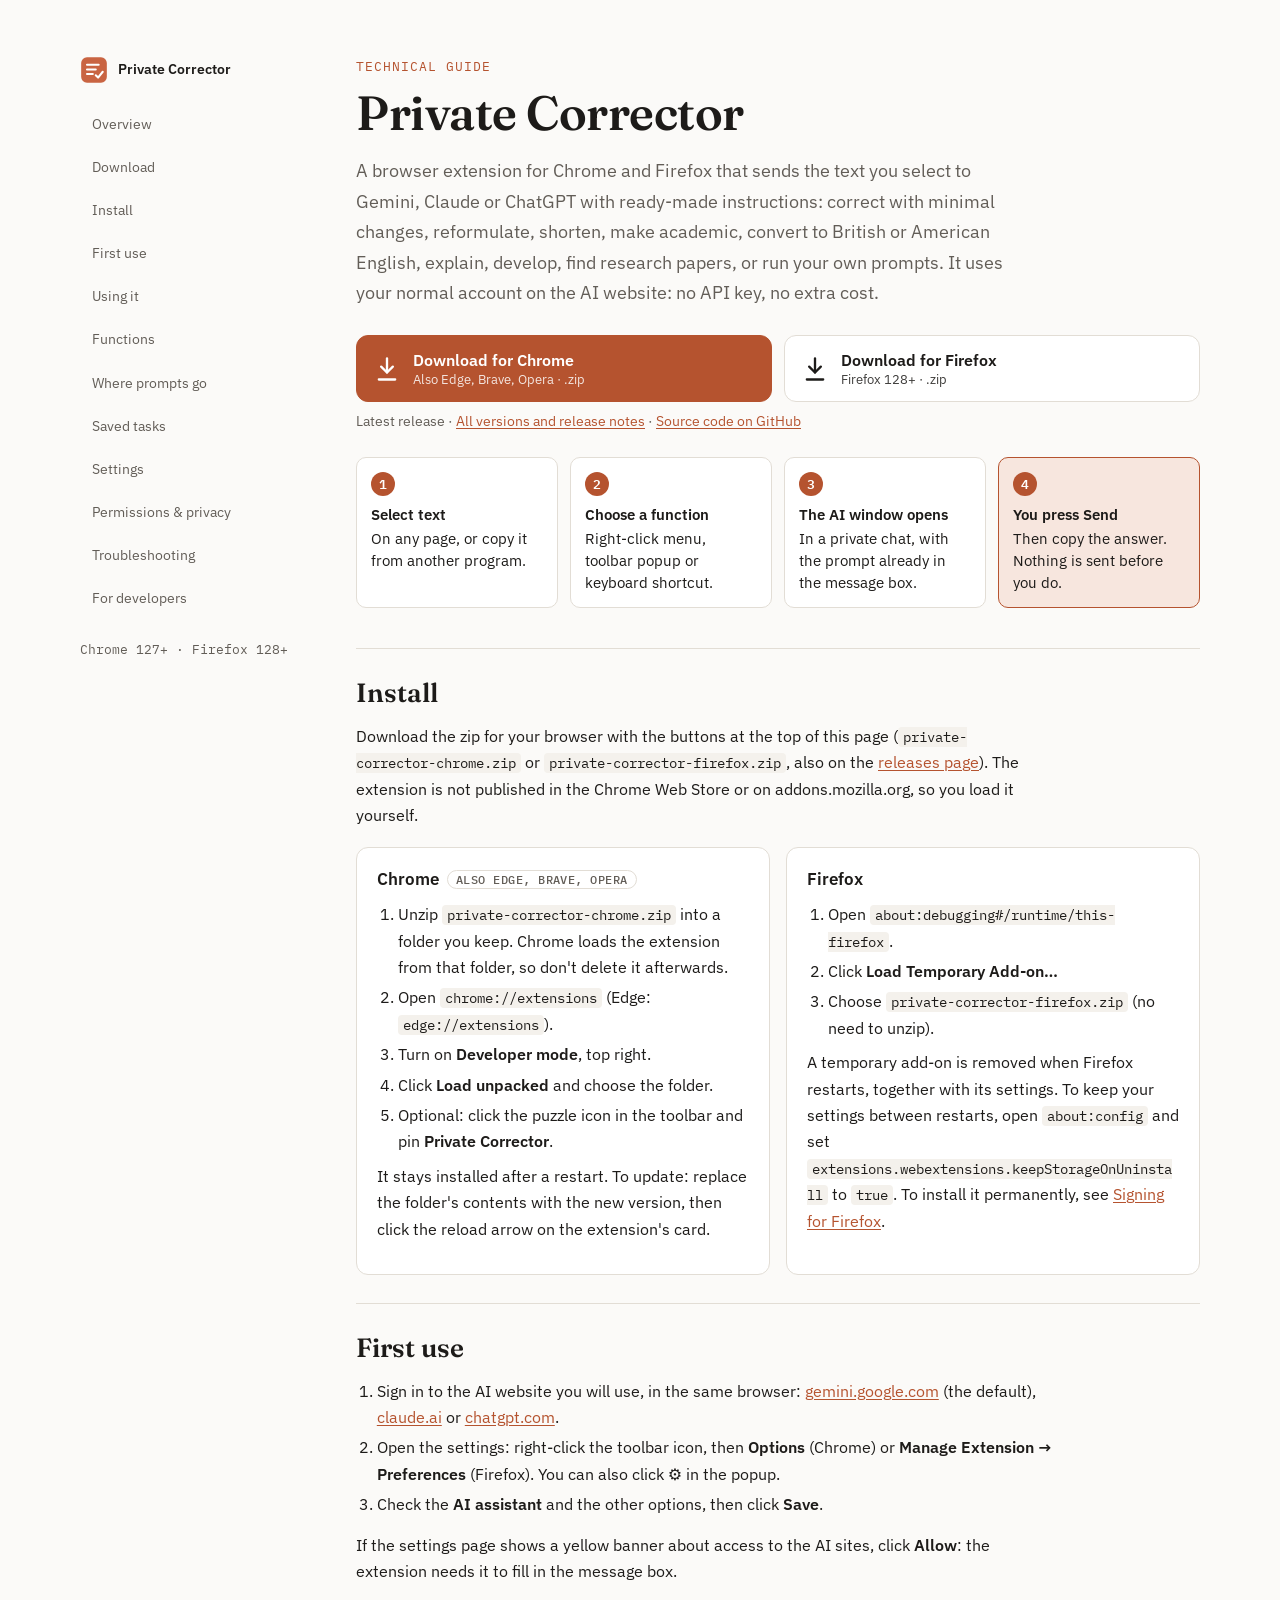
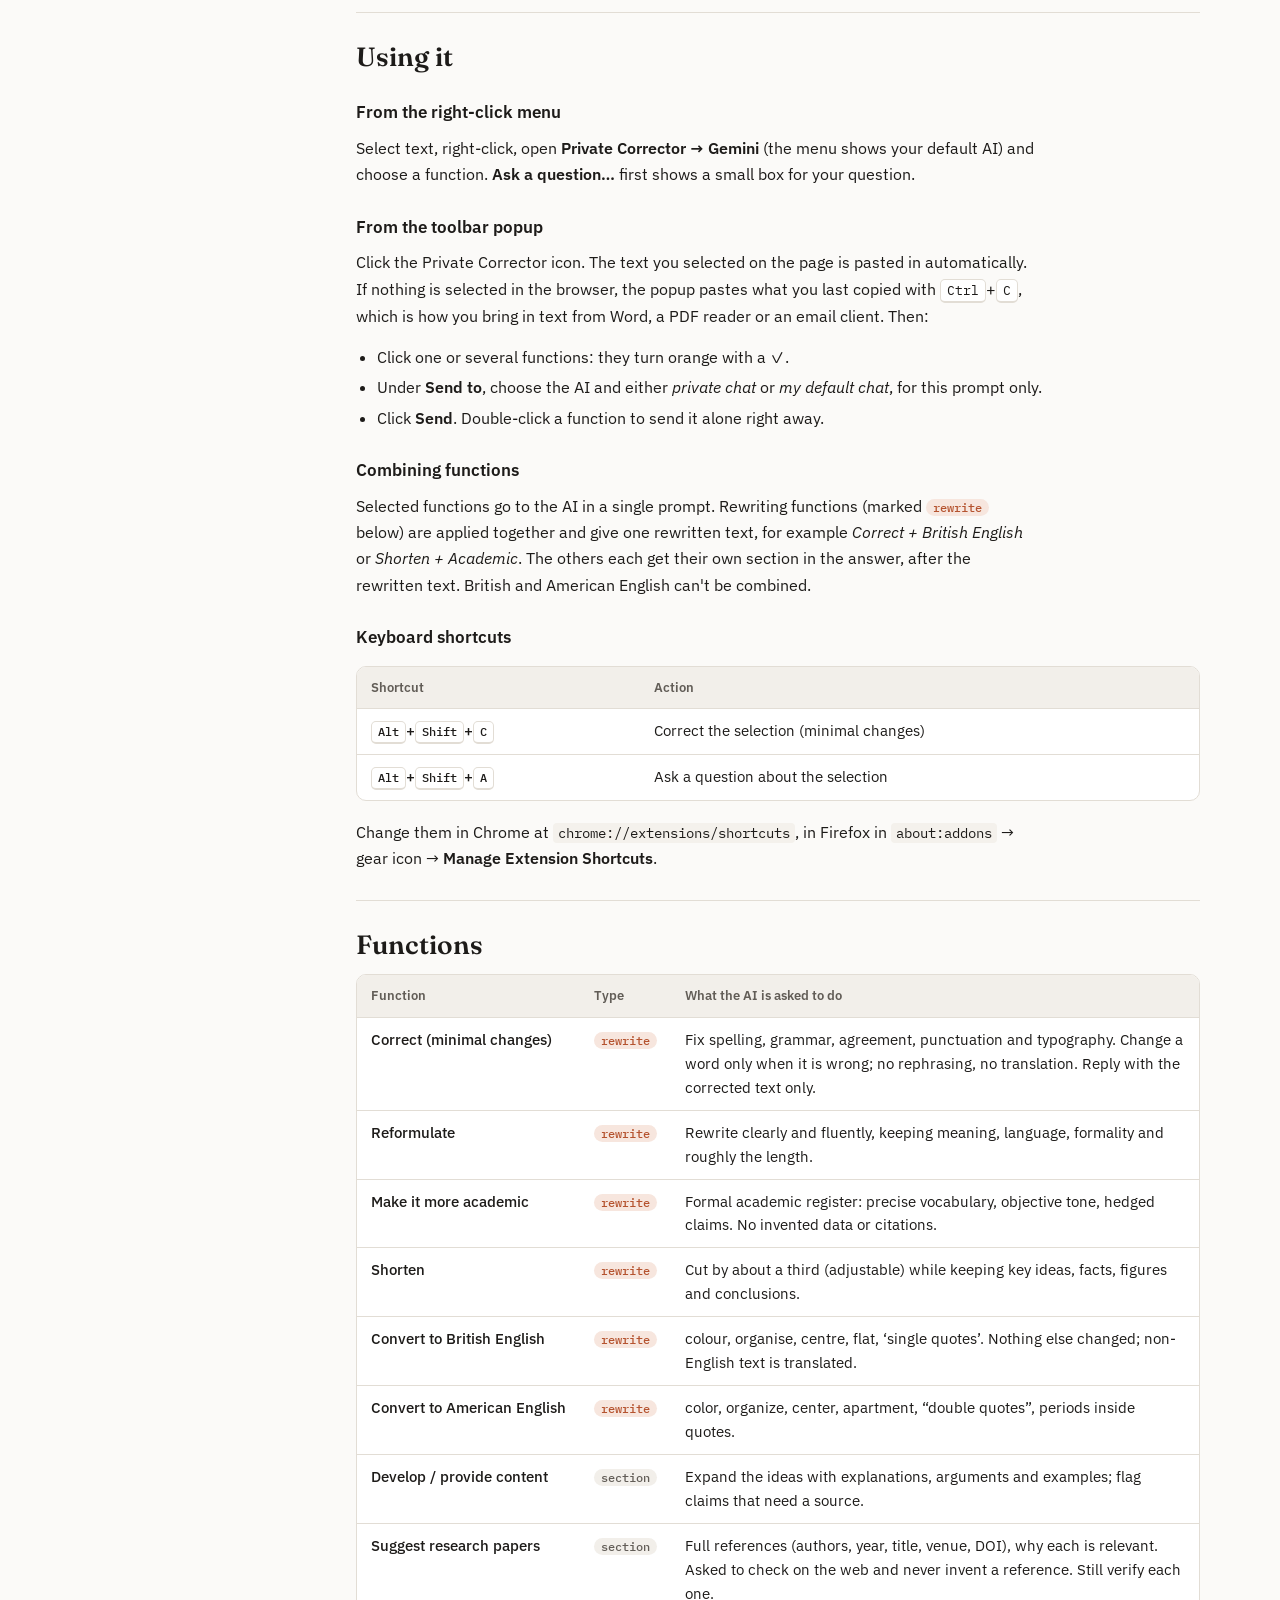
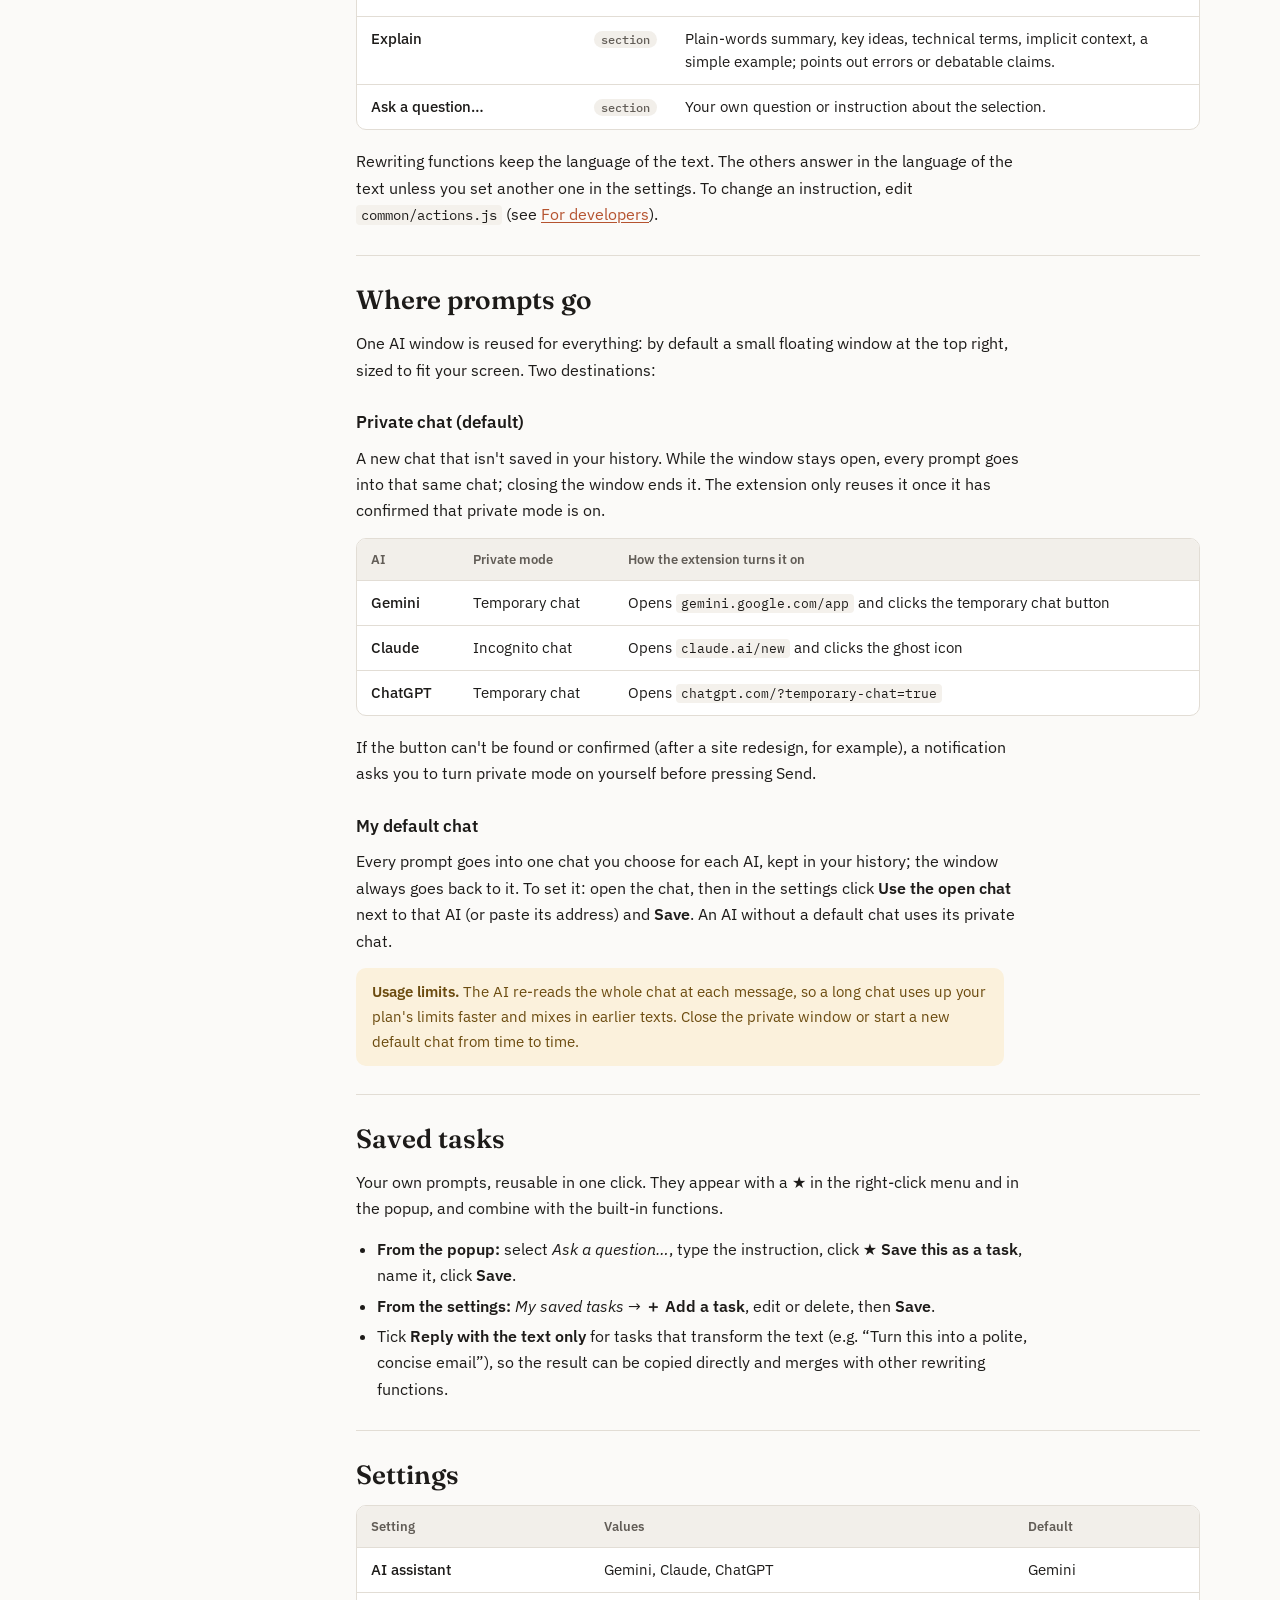
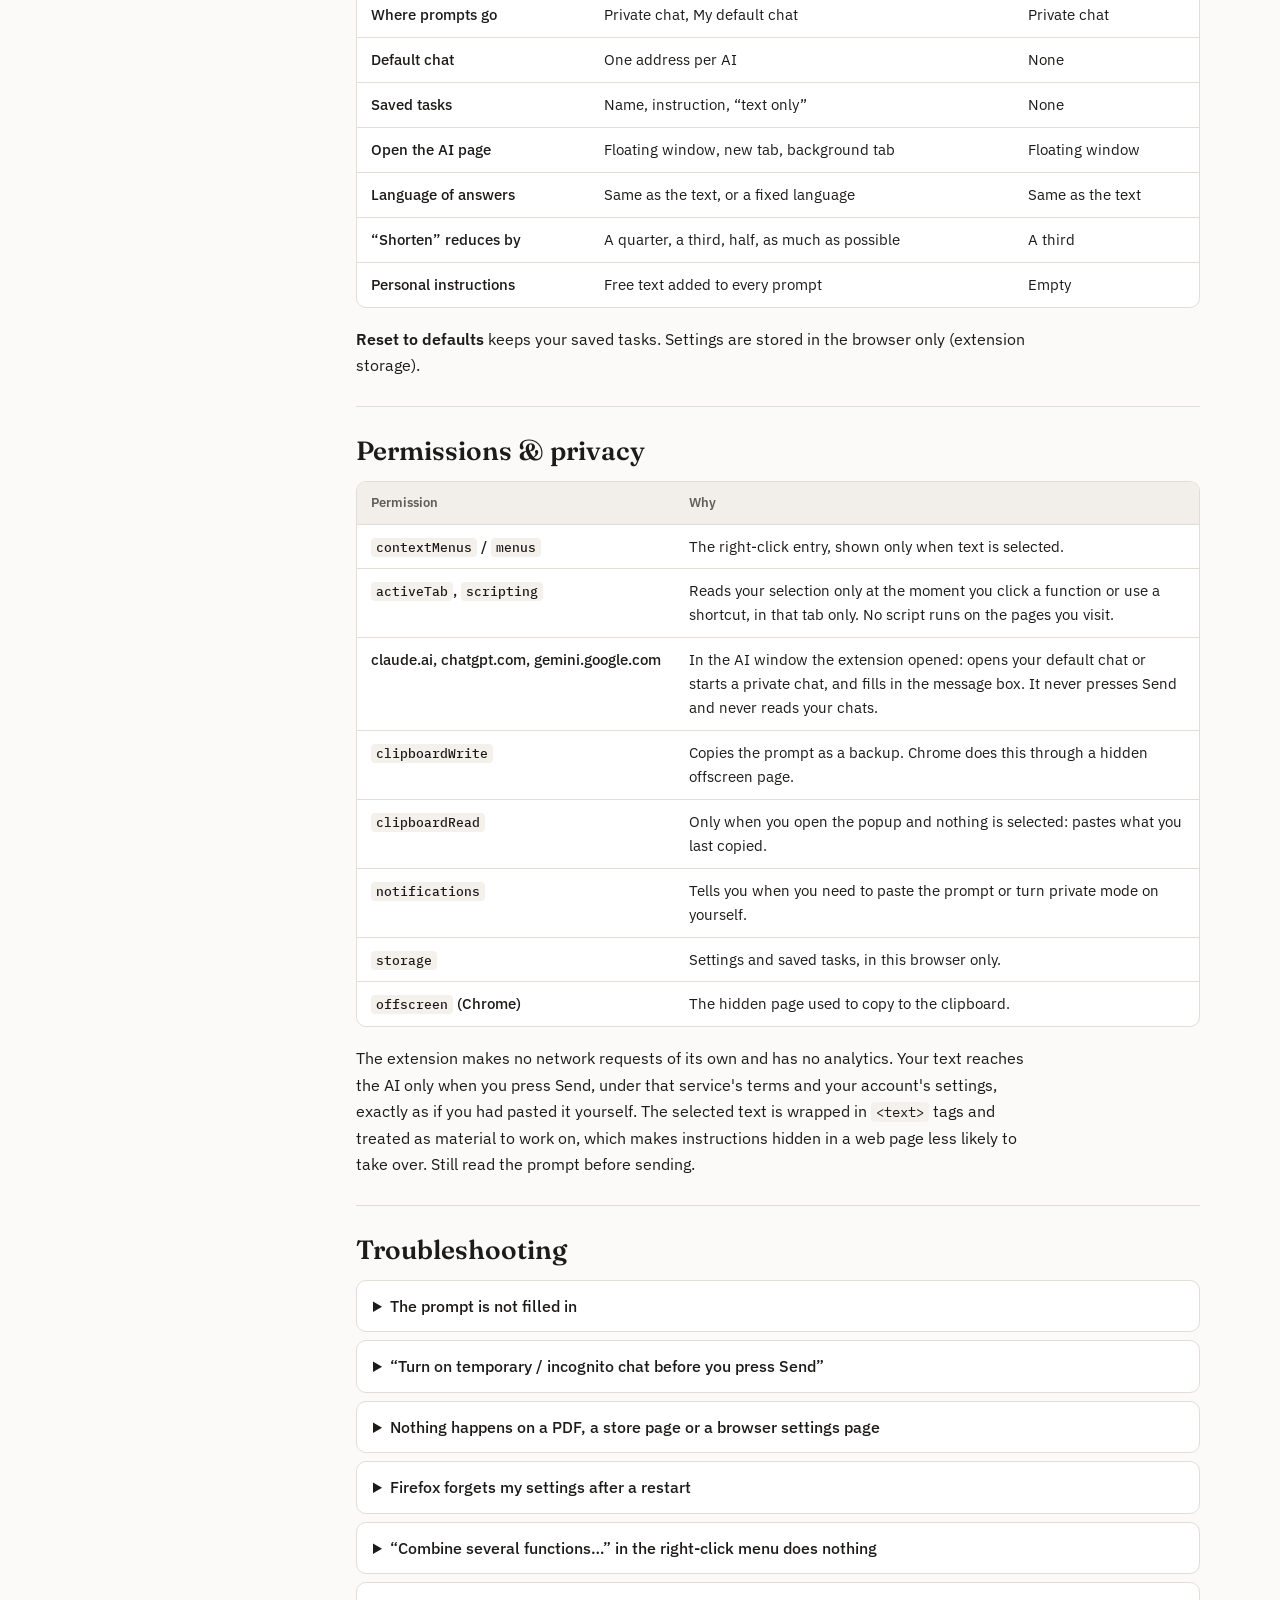
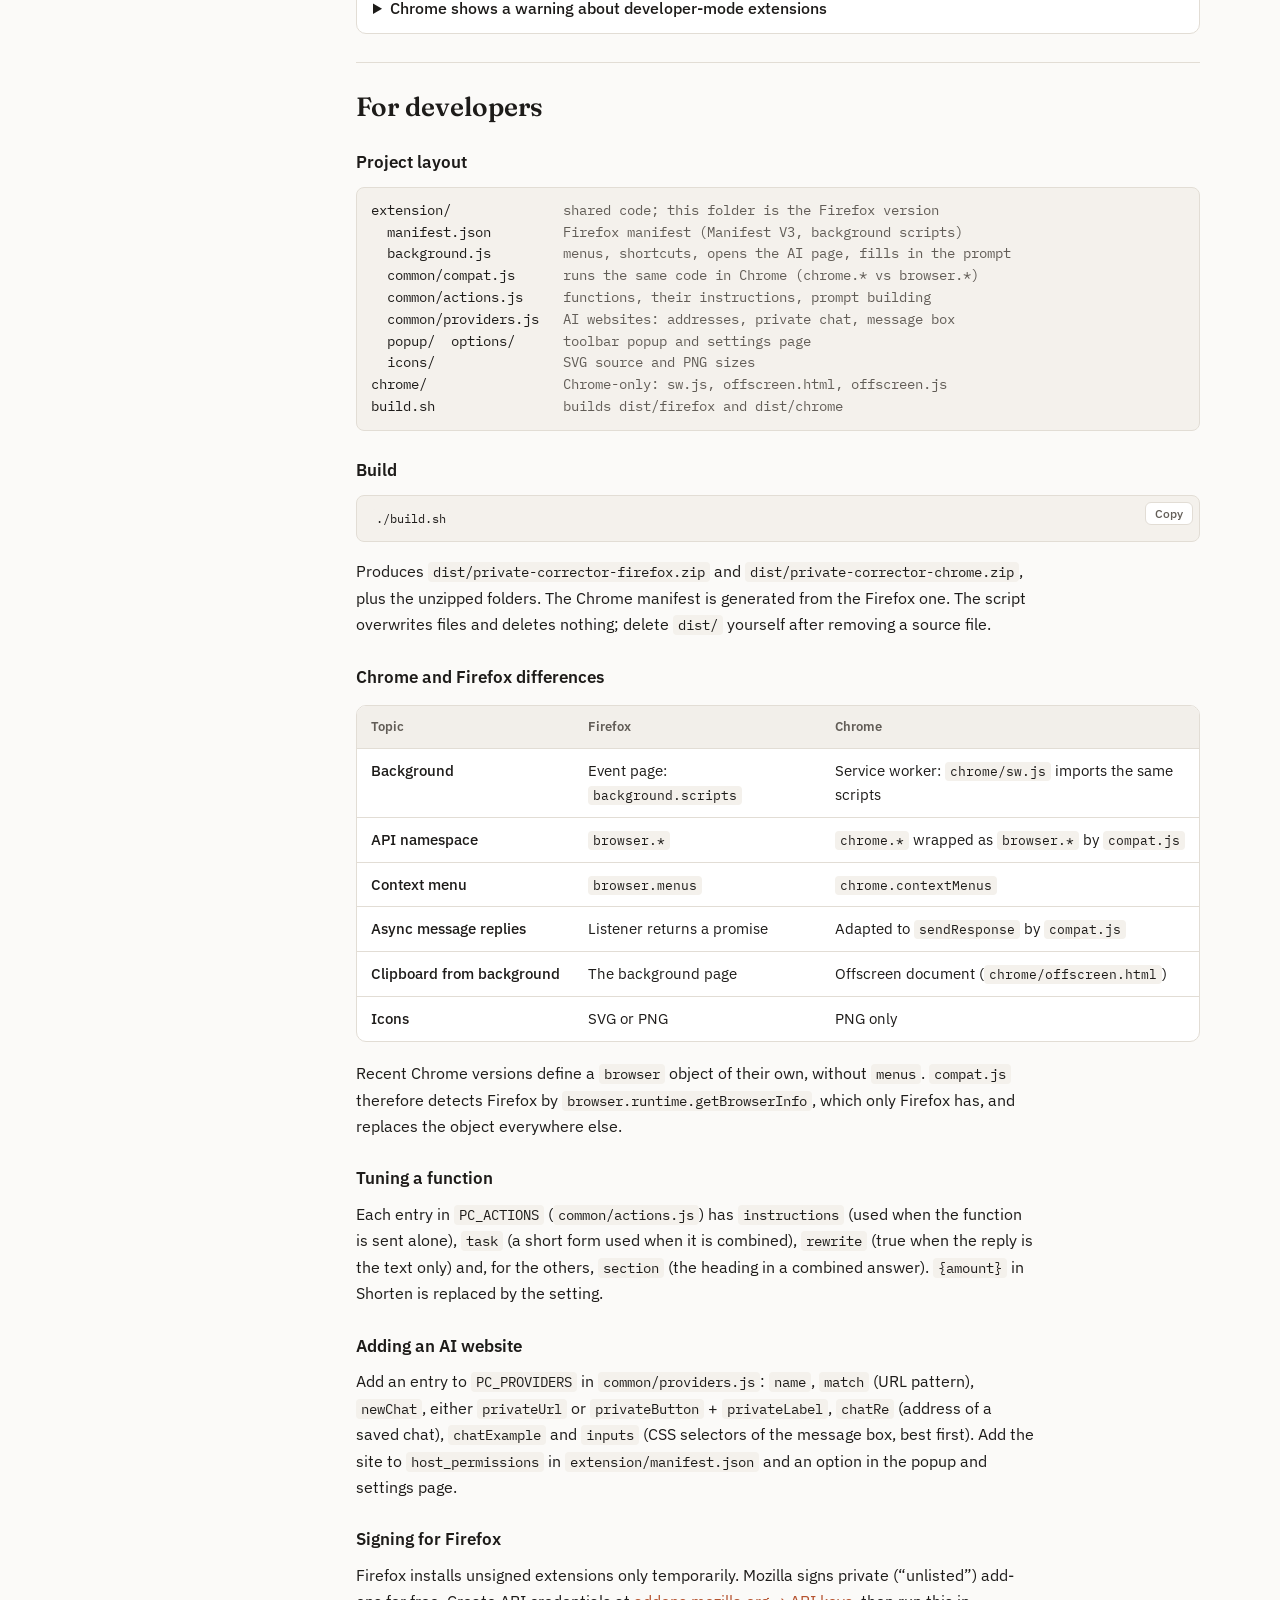
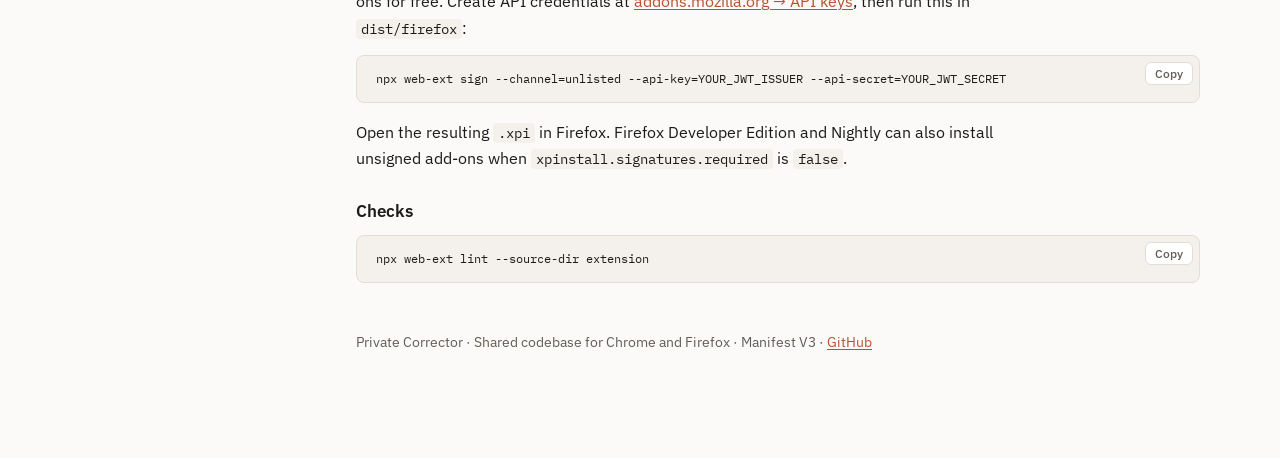
==== docs/index.html @ 99f2351a "Add GitHub download page and automatic releases docs/ is a GitHub Pages site with the guide and down" ====
<!doctype html>
<html lang="en">
<head>
<meta charset="utf-8">
<meta name="viewport" content="width=device-width, initial-scale=1, viewport-fit=cover">
<meta name="description" content="Download and documentation for Private Corrector, a Chrome and Firefox extension that sends selected text to Gemini, Claude or ChatGPT.">
<link rel="icon" href="icon.svg" type="image/svg+xml">
<title>Private Corrector Guide</title>
<link rel="preconnect" href="https://fonts.googleapis.com">
<link rel="stylesheet" href="https://fonts.googleapis.com/css2?family=IBM+Plex+Sans:wght@400;500;600&family=IBM+Plex+Mono:wght@400;500&family=Fraunces:opsz,wght@9..144,600&display=swap">
<style>
/* Layout: technical manual. Sticky table of contents on the left (desktop), one reading column on the right; stacks on phones. */
:root {
  --bg: #fbfaf8;
  --surface: #ffffff;
  --sunken: #f2efea;
  --fg: #1d1b19;
  --muted: #625d57;
  --line: #e2ddd5;
  --accent: #b5532f;
  --accent-soft: #f7e6de;
  --ok: #2f6b3e;
  --warn-bg: #fbf1dc;
  --warn-fg: #6b4b0f;
  --code-bg: #f4f1ec;
  --font-display: "Fraunces", Georgia, "Times New Roman", serif;
  --font-body: "IBM Plex Sans", system-ui, -apple-system, "Segoe UI", sans-serif;
  --font-mono: "IBM Plex Mono", ui-monospace, "SFMono-Regular", Menlo, monospace;
}
@media (prefers-color-scheme: dark) {
  :root:not([data-theme="light"]) {
    --bg: #171615; --surface: #1f1d1b; --sunken: #262421; --fg: #ece8e2; --muted: #a59e95;
    --line: #36322e; --accent: #e3825d; --accent-soft: #3a2820; --ok: #8fd19e;
    --warn-bg: #3a3020; --warn-fg: #f0d49a; --code-bg: #24221f; color-scheme: dark;
  }
}
:root[data-theme="dark"] {
  --bg: #171615; --surface: #1f1d1b; --sunken: #262421; --fg: #ece8e2; --muted: #a59e95;
  --line: #36322e; --accent: #e3825d; --accent-soft: #3a2820; --ok: #8fd19e;
  --warn-bg: #3a3020; --warn-fg: #f0d49a; --code-bg: #24221f; color-scheme: dark;
}

* { box-sizing: border-box; }
html { scroll-behavior: smooth; }
@media (prefers-reduced-motion: reduce) { html { scroll-behavior: auto; } }
body {
  background: var(--bg);
  color: var(--fg);
  font: 16px/1.65 var(--font-body);
  padding-left: max(16px, env(safe-area-inset-left, 0px));
  padding-right: max(16px, env(safe-area-inset-right, 0px));
}
a { color: var(--accent); text-underline-offset: 2px; }
a:focus-visible, button:focus-visible { outline: 2px solid var(--accent); outline-offset: 2px; border-radius: 4px; }

.wrap {
  max-width: 1120px;
  margin: 0 auto;
  display: grid;
  grid-template-columns: 220px minmax(0, 1fr);
  gap: 56px;
  padding-block: 48px 96px;
}
@media (max-width: 860px) {
  .wrap { grid-template-columns: minmax(0, 1fr); gap: 24px; padding-block: 28px 64px; }
}

/* Table of contents */
nav.toc { position: sticky; top: calc(env(safe-area-inset-top, 0px) + 24px); align-self: start; font-size: 14px; }
nav.toc .brand { display: flex; align-items: center; gap: 10px; margin-bottom: 20px; font-weight: 600; }
nav.toc .brand img { width: 28px; height: 28px; }
nav.toc ol { list-style: none; margin: 0; padding: 0; display: grid; gap: 2px; counter-reset: toc; }
nav.toc li a {
  display: block; padding: 5px 10px; border-radius: 6px; color: var(--muted); text-decoration: none;
  border-left: 2px solid transparent;
}
nav.toc li a:hover { color: var(--fg); background: var(--sunken); }
nav.toc .ver { margin-top: 20px; color: var(--muted); font-size: 12.5px; font-family: var(--font-mono); }
@media (max-width: 860px) {
  nav.toc { position: static; }
  nav.toc ol { grid-template-columns: repeat(2, minmax(0, 1fr)); }
  nav.toc .ver { display: none; }
}

main { min-width: 0; }
header.hero { margin-bottom: 40px; }
.eyebrow { font-family: var(--font-mono); font-size: 12.5px; letter-spacing: .08em; text-transform: uppercase; color: var(--accent); margin: 0 0 10px; }
h1 { font-family: var(--font-display); font-weight: 600; font-size: clamp(2.1rem, 5vw, 3rem); line-height: 1.1; margin: 0 0 16px; text-wrap: balance; letter-spacing: -.01em; }
.lede { font-size: 1.15rem; color: var(--muted); max-width: 62ch; margin: 0; }

section { padding-top: 28px; margin-top: 28px; border-top: 1px solid var(--line); scroll-margin-top: 16px; }
h2 { font-family: var(--font-display); font-weight: 600; font-size: 1.65rem; line-height: 1.2; margin: 0 0 14px; text-wrap: balance; }
h3 { font-size: 1.05rem; font-weight: 600; margin: 26px 0 8px; }
p, li { max-width: 68ch; }
p { margin: 0 0 14px; }
ul, ol { margin: 0 0 14px; padding-left: 1.3em; }
li { margin: 4px 0; }
strong { font-weight: 600; }

code, kbd, pre { font-family: var(--font-mono); font-size: .88em; }
code { background: var(--code-bg); padding: 1px 5px; border-radius: 4px; overflow-wrap: anywhere; }
kbd {
  display: inline-block; padding: 1px 6px; border: 1px solid var(--line); border-bottom-width: 2px;
  border-radius: 5px; background: var(--surface); font-size: .82em; line-height: 1.5; white-space: nowrap;
}

/* The flow: a real sequence, so it is numbered */
.flow { display: grid; grid-template-columns: repeat(4, minmax(0, 1fr)); gap: 12px; margin: 24px 0 8px; padding: 0; list-style: none; counter-reset: step; }
.flow li { max-width: none; margin: 0; background: var(--surface); border: 1px solid var(--line); border-radius: 10px; padding: 14px; font-size: 14.5px; line-height: 1.5; counter-increment: step; }
.flow li::before { content: counter(step); display: inline-grid; place-items: center; width: 24px; height: 24px; border-radius: 50%; background: var(--accent); color: #fff; font: 600 12.5px var(--font-mono); margin-bottom: 8px; }
.flow b { display: block; font-weight: 600; margin-bottom: 2px; }
.flow .you { border-color: var(--accent); background: var(--accent-soft); }
@media (max-width: 720px) { .flow { grid-template-columns: repeat(2, minmax(0, 1fr)); } }
@media (max-width: 420px) { .flow { grid-template-columns: minmax(0, 1fr); } }

/* Two install columns */
.cols { display: grid; grid-template-columns: repeat(2, minmax(0, 1fr)); gap: 16px; margin: 18px 0; }
@media (max-width: 720px) { .cols { grid-template-columns: minmax(0, 1fr); } }
.panel { background: var(--surface); border: 1px solid var(--line); border-radius: 12px; padding: 18px 20px; min-width: 0; }
.panel h3 { margin-top: 0; display: flex; align-items: center; gap: 8px; }
.panel ol { margin-bottom: 8px; }
.tag { font: 500 11.5px var(--font-mono); letter-spacing: .04em; text-transform: uppercase; color: var(--muted); border: 1px solid var(--line); border-radius: 999px; padding: 1px 8px; }

/* Downloads */
.downloads { display: grid; grid-template-columns: repeat(2, minmax(0, 1fr)); gap: 12px; margin: 28px 0 6px; }
@media (max-width: 560px) { .downloads { grid-template-columns: minmax(0, 1fr); } }
.dl {
  display: flex; align-items: center; gap: 12px; padding: 14px 16px; border-radius: 12px; text-decoration: none;
  background: var(--accent); color: #fff; border: 1px solid var(--accent); min-width: 0;
}
.dl:hover { filter: brightness(1.06); }
.dl.alt { background: var(--surface); color: var(--fg); border-color: var(--line); }
.dl.alt:hover { border-color: var(--accent); filter: none; }
.dl svg { width: 28px; height: 28px; flex: none; }
.dl span { display: flex; flex-direction: column; line-height: 1.3; min-width: 0; }
.dl b { font-weight: 600; }
.dl small { font-size: 12.5px; opacity: .85; }
.dl-more { font-size: 14px; color: var(--muted); margin: 8px 0 0; }

/* Tables */
.table { overflow-x: auto; margin: 14px 0 18px; border: 1px solid var(--line); border-radius: 10px; background: var(--surface); }
table { border-collapse: collapse; width: 100%; font-size: 14.5px; }
th, td { text-align: left; vertical-align: top; padding: 10px 14px; border-bottom: 1px solid var(--line); }
tr:last-child td { border-bottom: none; }
th { font-weight: 600; font-size: 13px; color: var(--muted); background: var(--sunken); white-space: nowrap; }
td:first-child { font-weight: 500; white-space: nowrap; }
.pill { display: inline-block; font: 500 11.5px var(--font-mono); padding: 1px 7px; border-radius: 999px; white-space: nowrap; }
.pill.rw { background: var(--accent-soft); color: var(--accent); }
.pill.sec { background: var(--sunken); color: var(--muted); }

/* Callouts */
.note { background: var(--warn-bg); color: var(--warn-fg); border-radius: 10px; padding: 12px 16px; margin: 14px 0 18px; font-size: 15px; max-width: 72ch; }
.note p { margin: 0; max-width: none; }
.note strong { color: inherit; }

/* Code blocks with a copy button */
.code { position: relative; margin: 10px 0 16px; min-width: 0; }
.code pre { margin: 0; background: var(--code-bg); border: 1px solid var(--line); border-radius: 8px; padding: 12px 14px; padding-right: 74px; overflow-x: auto; line-height: 1.55; }
.copy {
  position: absolute; top: 7px; right: 7px; font: 500 12px var(--font-body); color: var(--muted);
  background: var(--surface); border: 1px solid var(--line); border-radius: 6px; padding: 3px 9px; cursor: pointer;
}
.copy:hover { color: var(--fg); border-color: var(--accent); }

/* Troubleshooting */
details { border: 1px solid var(--line); border-radius: 10px; background: var(--surface); margin: 8px 0; }
details summary { cursor: pointer; padding: 12px 16px; font-weight: 500; list-style-position: inside; }
details[open] summary { border-bottom: 1px solid var(--line); }
details > div { padding: 12px 16px 4px; }

.tree { line-height: 1.6; }
.tree .c { color: var(--muted); }
footer { margin-top: 48px; color: var(--muted); font-size: 13.5px; }
</style>
</head>
<body>

<div class="wrap">
  <nav class="toc" aria-label="Contents">
    <div class="brand">
      <img alt="" src="data:image/svg+xml,%3Csvg xmlns='http://www.w3.org/2000/svg' viewBox='0 0 96 96'%3E%3Crect x='4' y='4' width='88' height='88' rx='20' fill='%23c96442'/%3E%3Cpath d='M24 30h40M24 46h30M24 62h20' stroke='%23fff' stroke-width='7' stroke-linecap='round'/%3E%3Cpath d='M54 66l8 8 16-20' stroke='%23fff' stroke-width='7' fill='none' stroke-linecap='round' stroke-linejoin='round'/%3E%3C/svg%3E">
      Private Corrector
    </div>
    <ol>
      <li><a href="#overview">Overview</a></li>
      <li><a href="#download">Download</a></li>
      <li><a href="#install">Install</a></li>
      <li><a href="#first-use">First use</a></li>
      <li><a href="#using">Using it</a></li>
      <li><a href="#functions">Functions</a></li>
      <li><a href="#destinations">Where prompts go</a></li>
      <li><a href="#tasks">Saved tasks</a></li>
      <li><a href="#settings">Settings</a></li>
      <li><a href="#privacy">Permissions &amp; privacy</a></li>
      <li><a href="#troubleshooting">Troubleshooting</a></li>
      <li><a href="#developers">For developers</a></li>
    </ol>
    <p class="ver">Chrome 127+ · Firefox 128+</p>
  </nav>

  <main>
    <header class="hero" id="overview">
      <p class="eyebrow">Technical guide</p>
      <h1>Private Corrector</h1>
      <p class="lede">A browser extension for Chrome and Firefox that sends the text you select to Gemini, Claude or ChatGPT with ready-made instructions: correct with minimal changes, reformulate, shorten, make academic, convert to British or American English, explain, develop, find research papers, or run your own prompts. It uses your normal account on the AI website: no API key, no extra cost.</p>

      <div class="downloads" id="download">
        <a class="dl" href="https://github.com/0hran/Private-corrector/releases/latest/download/private-corrector-chrome.zip">
          <svg viewBox="0 0 24 24" fill="none" stroke="currentColor" stroke-width="2" stroke-linecap="round" stroke-linejoin="round" aria-hidden="true"><path d="M12 3v12"/><path d="m7 10 5 5 5-5"/><path d="M5 21h14"/></svg>
          <span><b>Download for Chrome</b><small>Also Edge, Brave, Opera · .zip</small></span>
        </a>
        <a class="dl alt" href="https://github.com/0hran/Private-corrector/releases/latest/download/private-corrector-firefox.zip">
          <svg viewBox="0 0 24 24" fill="none" stroke="currentColor" stroke-width="2" stroke-linecap="round" stroke-linejoin="round" aria-hidden="true"><path d="M12 3v12"/><path d="m7 10 5 5 5-5"/><path d="M5 21h14"/></svg>
          <span><b>Download for Firefox</b><small>Firefox 128+ · .zip</small></span>
        </a>
      </div>
      <p class="dl-more">Latest release · <a href="https://github.com/0hran/Private-corrector/releases">All versions and release notes</a> · <a href="https://github.com/0hran/Private-corrector">Source code on GitHub</a></p>

      <ol class="flow" aria-label="How it works">
        <li><b>Select text</b>On any page, or copy it from another program.</li>
        <li><b>Choose a function</b>Right-click menu, toolbar popup or keyboard shortcut.</li>
        <li><b>The AI window opens</b>In a private chat, with the prompt already in the message box.</li>
        <li class="you"><b>You press Send</b>Then copy the answer. Nothing is sent before you do.</li>
      </ol>
    </header>

    <section id="install">
      <h2>Install</h2>
      <p>Download the zip for your browser with the buttons at the top of this page (<code>private-corrector-chrome.zip</code> or <code>private-corrector-firefox.zip</code>, also on the <a href="https://github.com/0hran/Private-corrector/releases">releases page</a>). The extension is not published in the Chrome Web Store or on addons.mozilla.org, so you load it yourself.</p>

      <div class="cols">
        <div class="panel">
          <h3>Chrome <span class="tag">also Edge, Brave, Opera</span></h3>
          <ol>
            <li>Unzip <code>private-corrector-chrome.zip</code> into a folder you keep. Chrome loads the extension from that folder, so don't delete it afterwards.</li>
            <li>Open <code>chrome://extensions</code> (Edge: <code>edge://extensions</code>).</li>
            <li>Turn on <strong>Developer mode</strong>, top right.</li>
            <li>Click <strong>Load unpacked</strong> and choose the folder.</li>
            <li>Optional: click the puzzle icon in the toolbar and pin <strong>Private Corrector</strong>.</li>
          </ol>
          <p>It stays installed after a restart. To update: replace the folder's contents with the new version, then click the reload arrow on the extension's card.</p>
        </div>
        <div class="panel">
          <h3>Firefox</h3>
          <ol>
            <li>Open <code>about:debugging#/runtime/this-firefox</code>.</li>
            <li>Click <strong>Load Temporary Add-on…</strong></li>
            <li>Choose <code>private-corrector-firefox.zip</code> (no need to unzip).</li>
          </ol>
          <p>A temporary add-on is removed when Firefox restarts, together with its settings. To keep your settings between restarts, open <code>about:config</code> and set <code>extensions.webextensions.keepStorageOnUninstall</code> to <code>true</code>. To install it permanently, see <a href="#sign-firefox">Signing for Firefox</a>.</p>
        </div>
      </div>
    </section>

    <section id="first-use">
      <h2>First use</h2>
      <ol>
        <li>Sign in to the AI website you will use, in the same browser: <a href="https://gemini.google.com" target="_blank" rel="noopener">gemini.google.com</a> (the default), <a href="https://claude.ai" target="_blank" rel="noopener">claude.ai</a> or <a href="https://chatgpt.com" target="_blank" rel="noopener">chatgpt.com</a>.</li>
        <li>Open the settings: right-click the toolbar icon, then <strong>Options</strong> (Chrome) or <strong>Manage Extension → Preferences</strong> (Firefox). You can also click ⚙ in the popup.</li>
        <li>Check the <strong>AI assistant</strong> and the other options, then click <strong>Save</strong>.</li>
      </ol>
      <p>If the settings page shows a yellow banner about access to the AI sites, click <strong>Allow</strong>: the extension needs it to fill in the message box.</p>
    </section>

    <section id="using">
      <h2>Using it</h2>

      <h3>From the right-click menu</h3>
      <p>Select text, right-click, open <strong>Private Corrector → Gemini</strong> (the menu shows your default AI) and choose a function. <strong>Ask a question…</strong> first shows a small box for your question.</p>

      <h3>From the toolbar popup</h3>
      <p>Click the Private Corrector icon. The text you selected on the page is pasted in automatically. If nothing is selected in the browser, the popup pastes what you last copied with <kbd>Ctrl</kbd>+<kbd>C</kbd>, which is how you bring in text from Word, a PDF reader or an email client. Then:</p>
      <ul>
        <li>Click one or several functions: they turn orange with a ✓.</li>
        <li>Under <strong>Send to</strong>, choose the AI and either <em>private chat</em> or <em>my default chat</em>, for this prompt only.</li>
        <li>Click <strong>Send</strong>. Double-click a function to send it alone right away.</li>
      </ul>

      <h3>Combining functions</h3>
      <p>Selected functions go to the AI in a single prompt. Rewriting functions (marked <span class="pill rw">rewrite</span> below) are applied together and give one rewritten text, for example <em>Correct + British English</em> or <em>Shorten + Academic</em>. The others each get their own section in the answer, after the rewritten text. British and American English can't be combined.</p>

      <h3>Keyboard shortcuts</h3>
      <div class="table"><table>
        <thead><tr><th>Shortcut</th><th>Action</th></tr></thead>
        <tbody>
          <tr><td><kbd>Alt</kbd>+<kbd>Shift</kbd>+<kbd>C</kbd></td><td>Correct the selection (minimal changes)</td></tr>
          <tr><td><kbd>Alt</kbd>+<kbd>Shift</kbd>+<kbd>A</kbd></td><td>Ask a question about the selection</td></tr>
        </tbody>
      </table></div>
      <p>Change them in Chrome at <code>chrome://extensions/shortcuts</code>, in Firefox in <code>about:addons</code> → gear icon → <strong>Manage Extension Shortcuts</strong>.</p>
    </section>

    <section id="functions">
      <h2>Functions</h2>
      <div class="table"><table>
        <thead><tr><th>Function</th><th>Type</th><th>What the AI is asked to do</th></tr></thead>
        <tbody>
          <tr><td>Correct (minimal changes)</td><td><span class="pill rw">rewrite</span></td><td>Fix spelling, grammar, agreement, punctuation and typography. Change a word only when it is wrong; no rephrasing, no translation. Reply with the corrected text only.</td></tr>
          <tr><td>Reformulate</td><td><span class="pill rw">rewrite</span></td><td>Rewrite clearly and fluently, keeping meaning, language, formality and roughly the length.</td></tr>
          <tr><td>Make it more academic</td><td><span class="pill rw">rewrite</span></td><td>Formal academic register: precise vocabulary, objective tone, hedged claims. No invented data or citations.</td></tr>
          <tr><td>Shorten</td><td><span class="pill rw">rewrite</span></td><td>Cut by about a third (adjustable) while keeping key ideas, facts, figures and conclusions.</td></tr>
          <tr><td>Convert to British English</td><td><span class="pill rw">rewrite</span></td><td>colour, organise, centre, flat, ‘single quotes’. Nothing else changed; non-English text is translated.</td></tr>
          <tr><td>Convert to American English</td><td><span class="pill rw">rewrite</span></td><td>color, organize, center, apartment, “double quotes”, periods inside quotes.</td></tr>
          <tr><td>Develop / provide content</td><td><span class="pill sec">section</span></td><td>Expand the ideas with explanations, arguments and examples; flag claims that need a source.</td></tr>
          <tr><td>Suggest research papers</td><td><span class="pill sec">section</span></td><td>Full references (authors, year, title, venue, DOI), why each is relevant. Asked to check on the web and never invent a reference. Still verify each one.</td></tr>
          <tr><td>Explain</td><td><span class="pill sec">section</span></td><td>Plain-words summary, key ideas, technical terms, implicit context, a simple example; points out errors or debatable claims.</td></tr>
          <tr><td>Ask a question…</td><td><span class="pill sec">section</span></td><td>Your own question or instruction about the selection.</td></tr>
        </tbody>
      </table></div>
      <p>Rewriting functions keep the language of the text. The others answer in the language of the text unless you set another one in the settings. To change an instruction, edit <code>common/actions.js</code> (see <a href="#developers">For developers</a>).</p>
    </section>

    <section id="destinations">
      <h2>Where prompts go</h2>
      <p>One AI window is reused for everything: by default a small floating window at the top right, sized to fit your screen. Two destinations:</p>
      <h3>Private chat (default)</h3>
      <p>A new chat that isn't saved in your history. While the window stays open, every prompt goes into that same chat; closing the window ends it. The extension only reuses it once it has confirmed that private mode is on.</p>
      <div class="table"><table>
        <thead><tr><th>AI</th><th>Private mode</th><th>How the extension turns it on</th></tr></thead>
        <tbody>
          <tr><td>Gemini</td><td>Temporary chat</td><td>Opens <code>gemini.google.com/app</code> and clicks the temporary chat button</td></tr>
          <tr><td>Claude</td><td>Incognito chat</td><td>Opens <code>claude.ai/new</code> and clicks the ghost icon</td></tr>
          <tr><td>ChatGPT</td><td>Temporary chat</td><td>Opens <code>chatgpt.com/?temporary-chat=true</code></td></tr>
        </tbody>
      </table></div>
      <p>If the button can't be found or confirmed (after a site redesign, for example), a notification asks you to turn private mode on yourself before pressing Send.</p>
      <h3>My default chat</h3>
      <p>Every prompt goes into one chat you choose for each AI, kept in your history; the window always goes back to it. To set it: open the chat, then in the settings click <strong>Use the open chat</strong> next to that AI (or paste its address) and <strong>Save</strong>. An AI without a default chat uses its private chat.</p>
      <div class="note"><p><strong>Usage limits.</strong> The AI re-reads the whole chat at each message, so a long chat uses up your plan's limits faster and mixes in earlier texts. Close the private window or start a new default chat from time to time.</p></div>
    </section>

    <section id="tasks">
      <h2>Saved tasks</h2>
      <p>Your own prompts, reusable in one click. They appear with a ★ in the right-click menu and in the popup, and combine with the built-in functions.</p>
      <ul>
        <li><strong>From the popup:</strong> select <em>Ask a question…</em>, type the instruction, click <strong>★ Save this as a task</strong>, name it, click <strong>Save</strong>.</li>
        <li><strong>From the settings:</strong> <em>My saved tasks</em> → <strong>＋ Add a task</strong>, edit or delete, then <strong>Save</strong>.</li>
        <li>Tick <strong>Reply with the text only</strong> for tasks that transform the text (e.g. “Turn this into a polite, concise email”), so the result can be copied directly and merges with other rewriting functions.</li>
      </ul>
    </section>

    <section id="settings">
      <h2>Settings</h2>
      <div class="table"><table>
        <thead><tr><th>Setting</th><th>Values</th><th>Default</th></tr></thead>
        <tbody>
          <tr><td>AI assistant</td><td>Gemini, Claude, ChatGPT</td><td>Gemini</td></tr>
          <tr><td>Where prompts go</td><td>Private chat, My default chat</td><td>Private chat</td></tr>
          <tr><td>Default chat</td><td>One address per AI</td><td>None</td></tr>
          <tr><td>Saved tasks</td><td>Name, instruction, “text only”</td><td>None</td></tr>
          <tr><td>Open the AI page</td><td>Floating window, new tab, background tab</td><td>Floating window</td></tr>
          <tr><td>Language of answers</td><td>Same as the text, or a fixed language</td><td>Same as the text</td></tr>
          <tr><td>“Shorten” reduces by</td><td>A quarter, a third, half, as much as possible</td><td>A third</td></tr>
          <tr><td>Personal instructions</td><td>Free text added to every prompt</td><td>Empty</td></tr>
        </tbody>
      </table></div>
      <p><strong>Reset to defaults</strong> keeps your saved tasks. Settings are stored in the browser only (extension storage).</p>
    </section>

    <section id="privacy">
      <h2>Permissions &amp; privacy</h2>
      <div class="table"><table>
        <thead><tr><th>Permission</th><th>Why</th></tr></thead>
        <tbody>
          <tr><td><code>contextMenus</code> / <code>menus</code></td><td>The right-click entry, shown only when text is selected.</td></tr>
          <tr><td><code>activeTab</code>, <code>scripting</code></td><td>Reads your selection only at the moment you click a function or use a shortcut, in that tab only. No script runs on the pages you visit.</td></tr>
          <tr><td>claude.ai, chatgpt.com, gemini.google.com</td><td>In the AI window the extension opened: opens your default chat or starts a private chat, and fills in the message box. It never presses Send and never reads your chats.</td></tr>
          <tr><td><code>clipboardWrite</code></td><td>Copies the prompt as a backup. Chrome does this through a hidden offscreen page.</td></tr>
          <tr><td><code>clipboardRead</code></td><td>Only when you open the popup and nothing is selected: pastes what you last copied.</td></tr>
          <tr><td><code>notifications</code></td><td>Tells you when you need to paste the prompt or turn private mode on yourself.</td></tr>
          <tr><td><code>storage</code></td><td>Settings and saved tasks, in this browser only.</td></tr>
          <tr><td><code>offscreen</code> (Chrome)</td><td>The hidden page used to copy to the clipboard.</td></tr>
        </tbody>
      </table></div>
      <p>The extension makes no network requests of its own and has no analytics. Your text reaches the AI only when you press Send, under that service's terms and your account's settings, exactly as if you had pasted it yourself. The selected text is wrapped in <code>&lt;text&gt;</code> tags and treated as material to work on, which makes instructions hidden in a web page less likely to take over. Still read the prompt before sending.</p>
    </section>

    <section id="troubleshooting">
      <h2>Troubleshooting</h2>
      <details>
        <summary>The prompt is not filled in</summary>
        <div><p>It is always copied to the clipboard too: click in the AI's message box and press <kbd>Ctrl</kbd>+<kbd>V</kbd> (<kbd>⌘</kbd>+<kbd>V</kbd> on a Mac). A notification says when this is needed. The usual cause is a redesign of the AI website; the message box selectors are in <code>common/providers.js</code>. Very long texts may appear as a “pasted text” attachment, as when you paste them yourself.</p></div>
      </details>
      <details>
        <summary>“Turn on temporary / incognito chat before you press Send”</summary>
        <div><p>The extension could not find or confirm the private-chat button. Turn it on in the AI window yourself, or close the window and try again. The next prompt starts a fresh chat, because an unconfirmed private chat is never reused.</p></div>
      </details>
      <details>
        <summary>Nothing happens on a PDF, a store page or a browser settings page</summary>
        <div><p>Browsers don't let extensions run on their built-in PDF viewer, their own pages (<code>chrome://</code>, <code>about:</code>) or their extension stores. Copy the text with <kbd>Ctrl</kbd>+<kbd>C</kbd> and use the toolbar popup.</p></div>
      </details>
      <details>
        <summary>Firefox forgets my settings after a restart</summary>
        <div><p>Temporary add-ons are removed at restart with their data. Set <code>extensions.webextensions.keepStorageOnUninstall</code> to <code>true</code> in <code>about:config</code>, or install the signed version (see <a href="#sign-firefox">Signing for Firefox</a>).</p></div>
      </details>
      <details>
        <summary>“Combine several functions…” in the right-click menu does nothing</summary>
        <div><p>It opens the toolbar popup, which needs Chrome 127+ or a recent Firefox. If your browser refuses, a notification asks you to click the toolbar icon instead.</p></div>
      </details>
      <details>
        <summary>Chrome shows a warning about developer-mode extensions</summary>
        <div><p>Some Chrome versions and Edge remind you that an unpacked extension is installed. It is expected for extensions loaded with <strong>Load unpacked</strong>; dismiss it or keep it.</p></div>
      </details>
    </section>

    <section id="developers">
      <h2>For developers</h2>
      <h3>Project layout</h3>
      <div class="code"><pre class="tree">extension/              <span class="c">shared code; this folder is the Firefox version</span>
  manifest.json         <span class="c">Firefox manifest (Manifest V3, background scripts)</span>
  background.js         <span class="c">menus, shortcuts, opens the AI page, fills in the prompt</span>
  common/compat.js      <span class="c">runs the same code in Chrome (chrome.* vs browser.*)</span>
  common/actions.js     <span class="c">functions, their instructions, prompt building</span>
  common/providers.js   <span class="c">AI websites: addresses, private chat, message box</span>
  popup/  options/      <span class="c">toolbar popup and settings page</span>
  icons/                <span class="c">SVG source and PNG sizes</span>
chrome/                 <span class="c">Chrome-only: sw.js, offscreen.html, offscreen.js</span>
build.sh                <span class="c">builds dist/firefox and dist/chrome</span></pre></div>

      <h3>Build</h3>
      <div class="code"><pre><code>./build.sh</code></pre><button class="copy" type="button" data-copy="./build.sh">Copy</button></div>
      <p>Produces <code>dist/private-corrector-firefox.zip</code> and <code>dist/private-corrector-chrome.zip</code>, plus the unzipped folders. The Chrome manifest is generated from the Firefox one. The script overwrites files and deletes nothing; delete <code>dist/</code> yourself after removing a source file.</p>

      <h3>Chrome and Firefox differences</h3>
      <div class="table"><table>
        <thead><tr><th>Topic</th><th>Firefox</th><th>Chrome</th></tr></thead>
        <tbody>
          <tr><td>Background</td><td>Event page: <code>background.scripts</code></td><td>Service worker: <code>chrome/sw.js</code> imports the same scripts</td></tr>
          <tr><td>API namespace</td><td><code>browser.*</code></td><td><code>chrome.*</code> wrapped as <code>browser.*</code> by <code>compat.js</code></td></tr>
          <tr><td>Context menu</td><td><code>browser.menus</code></td><td><code>chrome.contextMenus</code></td></tr>
          <tr><td>Async message replies</td><td>Listener returns a promise</td><td>Adapted to <code>sendResponse</code> by <code>compat.js</code></td></tr>
          <tr><td>Clipboard from background</td><td>The background page</td><td>Offscreen document (<code>chrome/offscreen.html</code>)</td></tr>
          <tr><td>Icons</td><td>SVG or PNG</td><td>PNG only</td></tr>
        </tbody>
      </table></div>
      <p>Recent Chrome versions define a <code>browser</code> object of their own, without <code>menus</code>. <code>compat.js</code> therefore detects Firefox by <code>browser.runtime.getBrowserInfo</code>, which only Firefox has, and replaces the object everywhere else.</p>

      <h3>Tuning a function</h3>
      <p>Each entry in <code>PC_ACTIONS</code> (<code>common/actions.js</code>) has <code>instructions</code> (used when the function is sent alone), <code>task</code> (a short form used when it is combined), <code>rewrite</code> (true when the reply is the text only) and, for the others, <code>section</code> (the heading in a combined answer). <code>{amount}</code> in Shorten is replaced by the setting.</p>

      <h3>Adding an AI website</h3>
      <p>Add an entry to <code>PC_PROVIDERS</code> in <code>common/providers.js</code>: <code>name</code>, <code>match</code> (URL pattern), <code>newChat</code>, either <code>privateUrl</code> or <code>privateButton</code> + <code>privateLabel</code>, <code>chatRe</code> (address of a saved chat), <code>chatExample</code> and <code>inputs</code> (CSS selectors of the message box, best first). Add the site to <code>host_permissions</code> in <code>extension/manifest.json</code> and an option in the popup and settings page.</p>

      <h3 id="sign-firefox">Signing for Firefox</h3>
      <p>Firefox installs unsigned extensions only temporarily. Mozilla signs private (“unlisted”) add-ons for free. Create API credentials at <a href="https://addons.mozilla.org/developers/addon/api/key/" target="_blank" rel="noopener">addons.mozilla.org → API keys</a>, then run this in <code>dist/firefox</code>:</p>
      <div class="code"><pre><code>npx web-ext sign --channel=unlisted --api-key=YOUR_JWT_ISSUER --api-secret=YOUR_JWT_SECRET</code></pre><button class="copy" type="button" data-copy="npx web-ext sign --channel=unlisted --api-key=YOUR_JWT_ISSUER --api-secret=YOUR_JWT_SECRET">Copy</button></div>
      <p>Open the resulting <code>.xpi</code> in Firefox. Firefox Developer Edition and Nightly can also install unsigned add-ons when <code>xpinstall.signatures.required</code> is <code>false</code>.</p>

      <h3>Checks</h3>
      <div class="code"><pre><code>npx web-ext lint --source-dir extension</code></pre><button class="copy" type="button" data-copy="npx web-ext lint --source-dir extension">Copy</button></div>
    </section>

    <footer>Private Corrector · Shared codebase for Chrome and Firefox · Manifest V3 · <a href="https://github.com/0hran/Private-corrector">GitHub</a></footer>
  </main>
</div>

<script>
document.querySelectorAll(".copy").forEach((btn) => {
  btn.addEventListener("click", async () => {
    const text = btn.dataset.copy;
    const done = (label) => {
      btn.textContent = label;
      setTimeout(() => (btn.textContent = "Copy"), 1500);
    };
    try {
      await navigator.clipboard.writeText(text);
      done("Copied");
    } catch (_) {
      const pre = btn.previousElementSibling;
      const range = document.createRange();
      range.selectNodeContents(pre);
      const sel = window.getSelection();
      sel.removeAllRanges();
      sel.addRange(range);
      done("Selected");
    }
  });
});
</script>

</body>
</html>
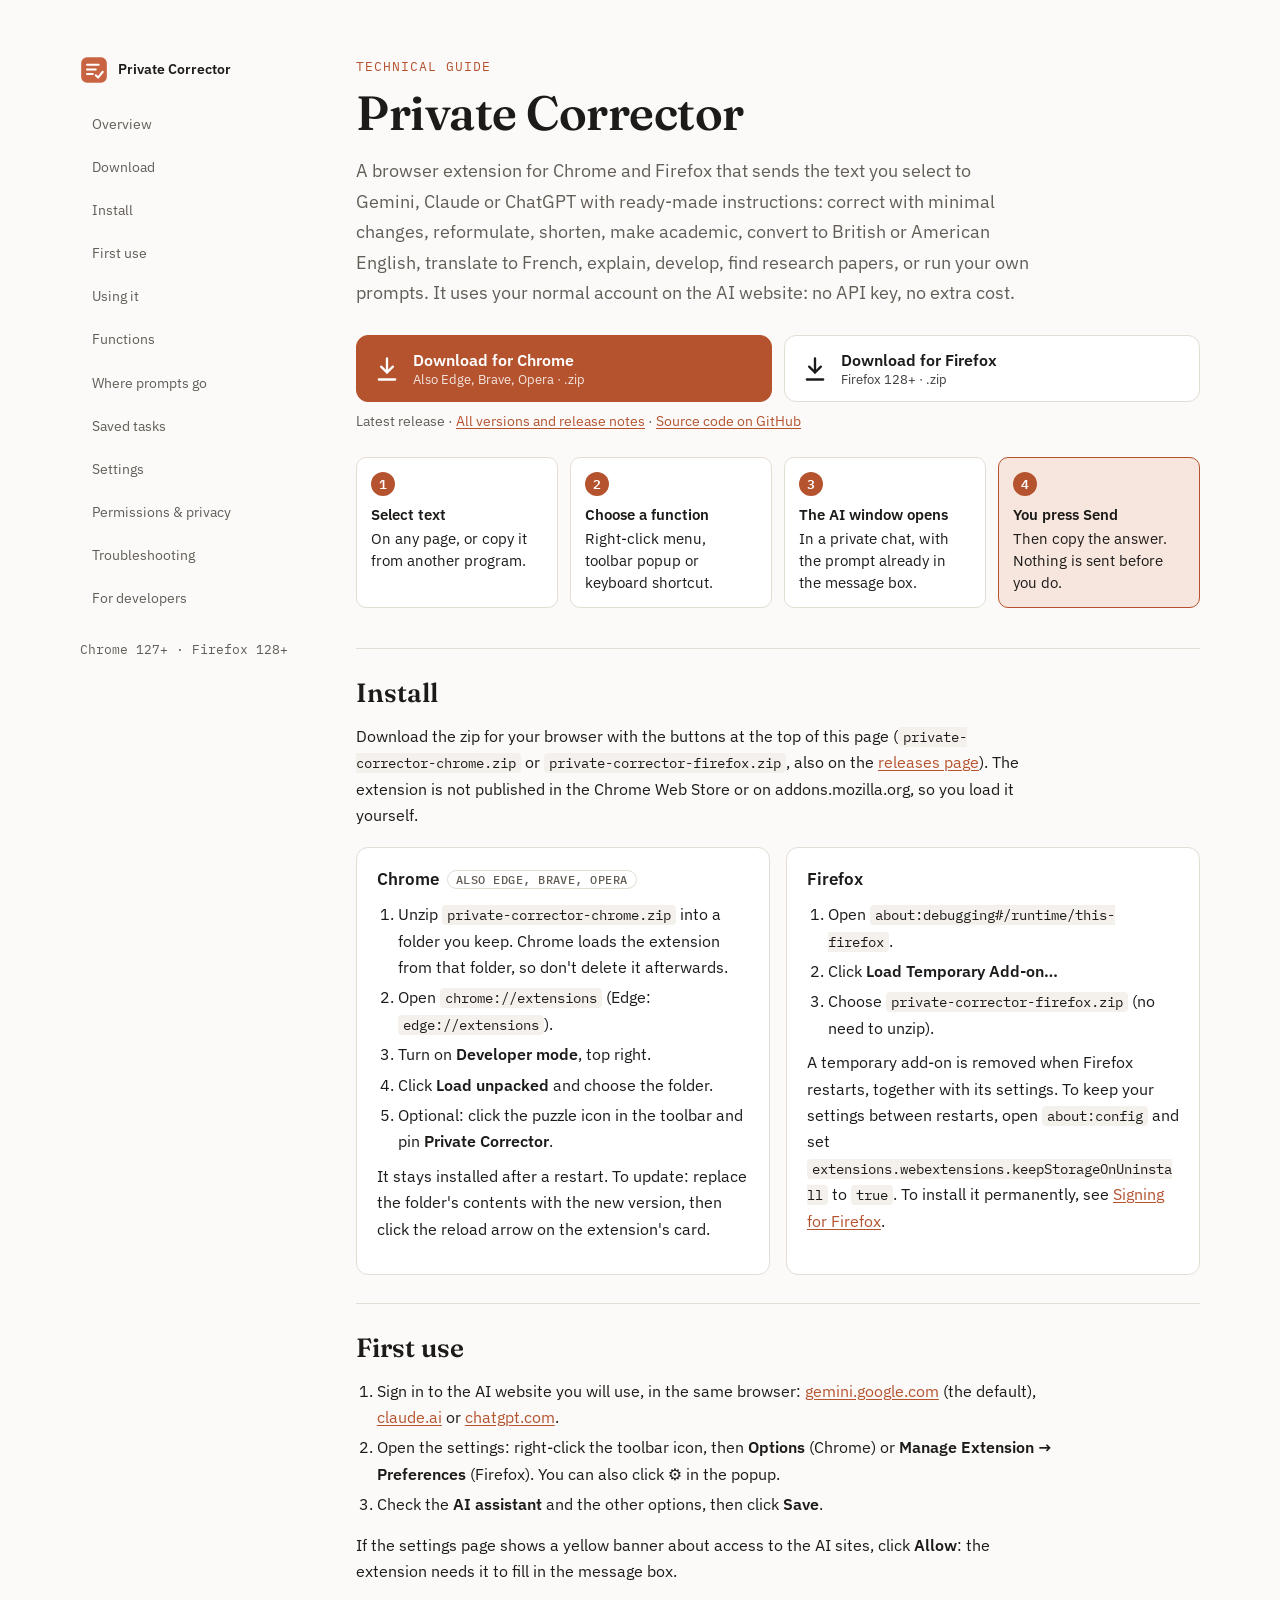
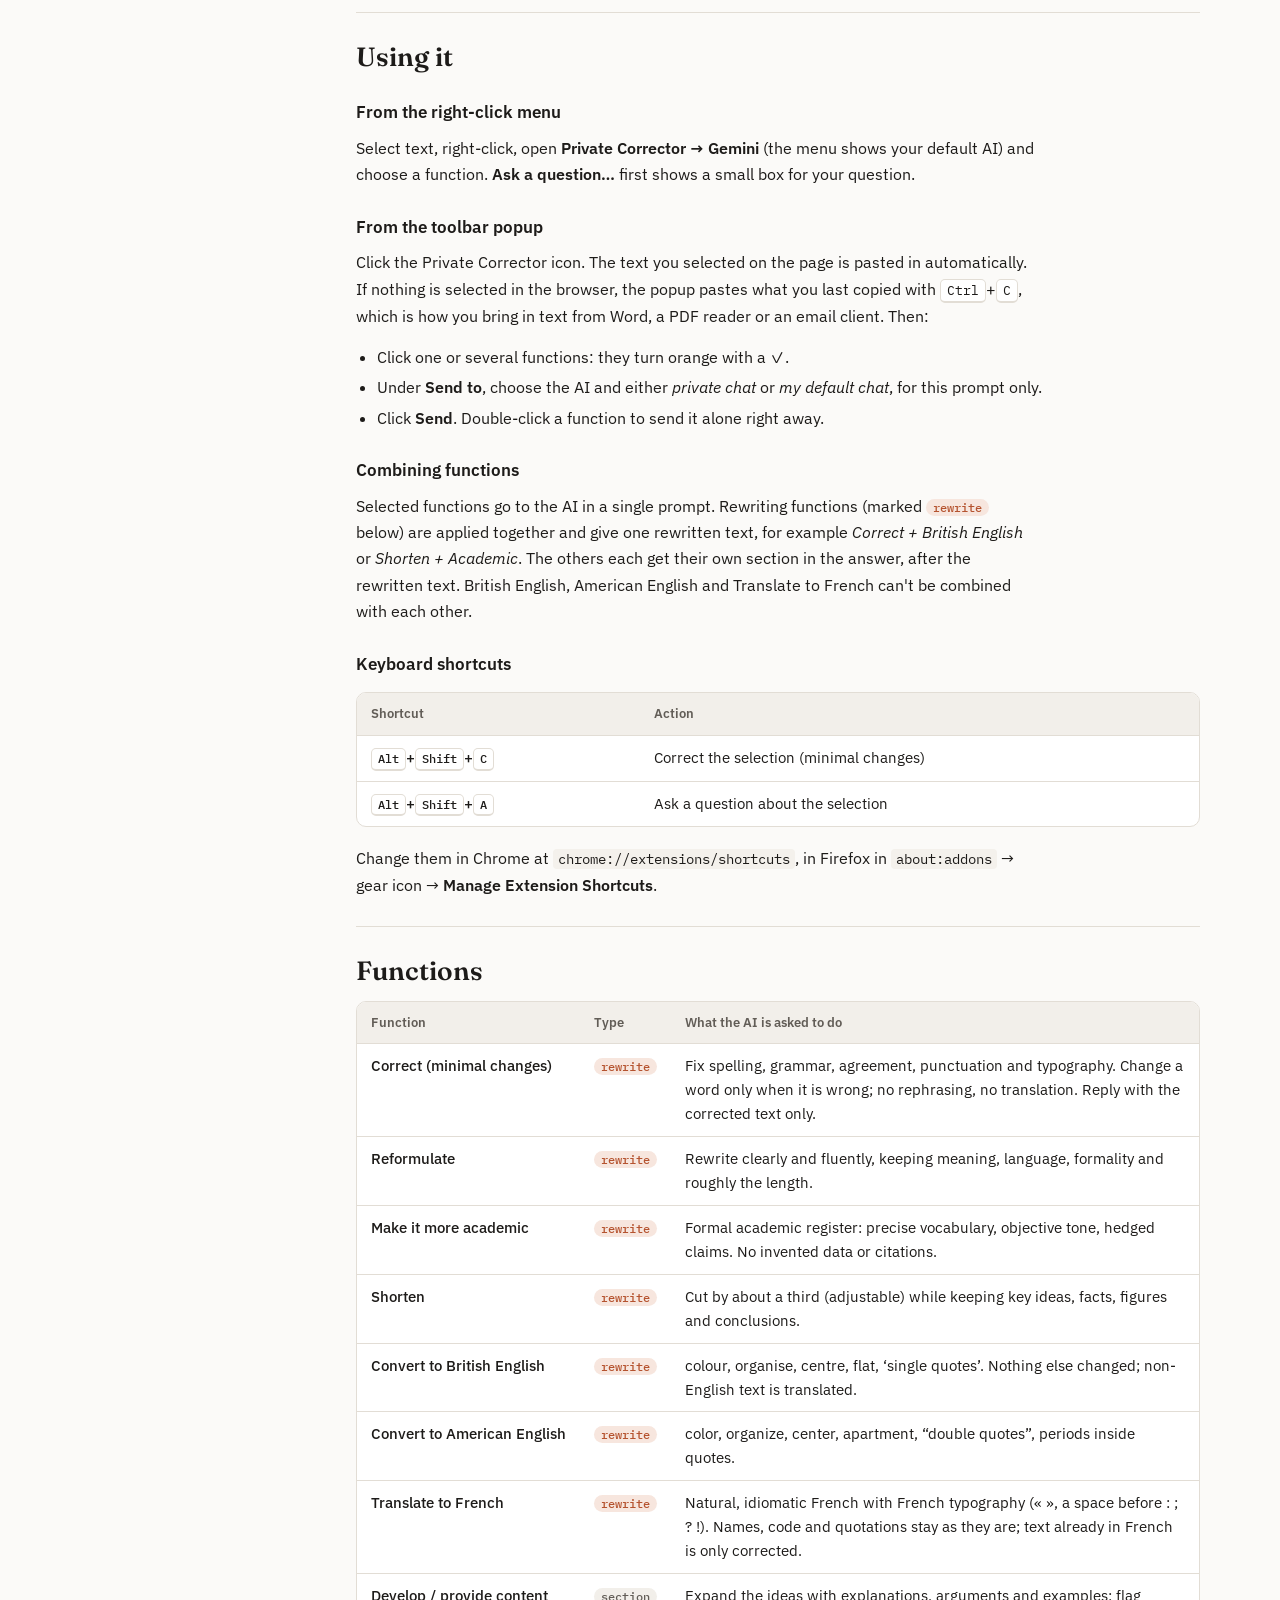
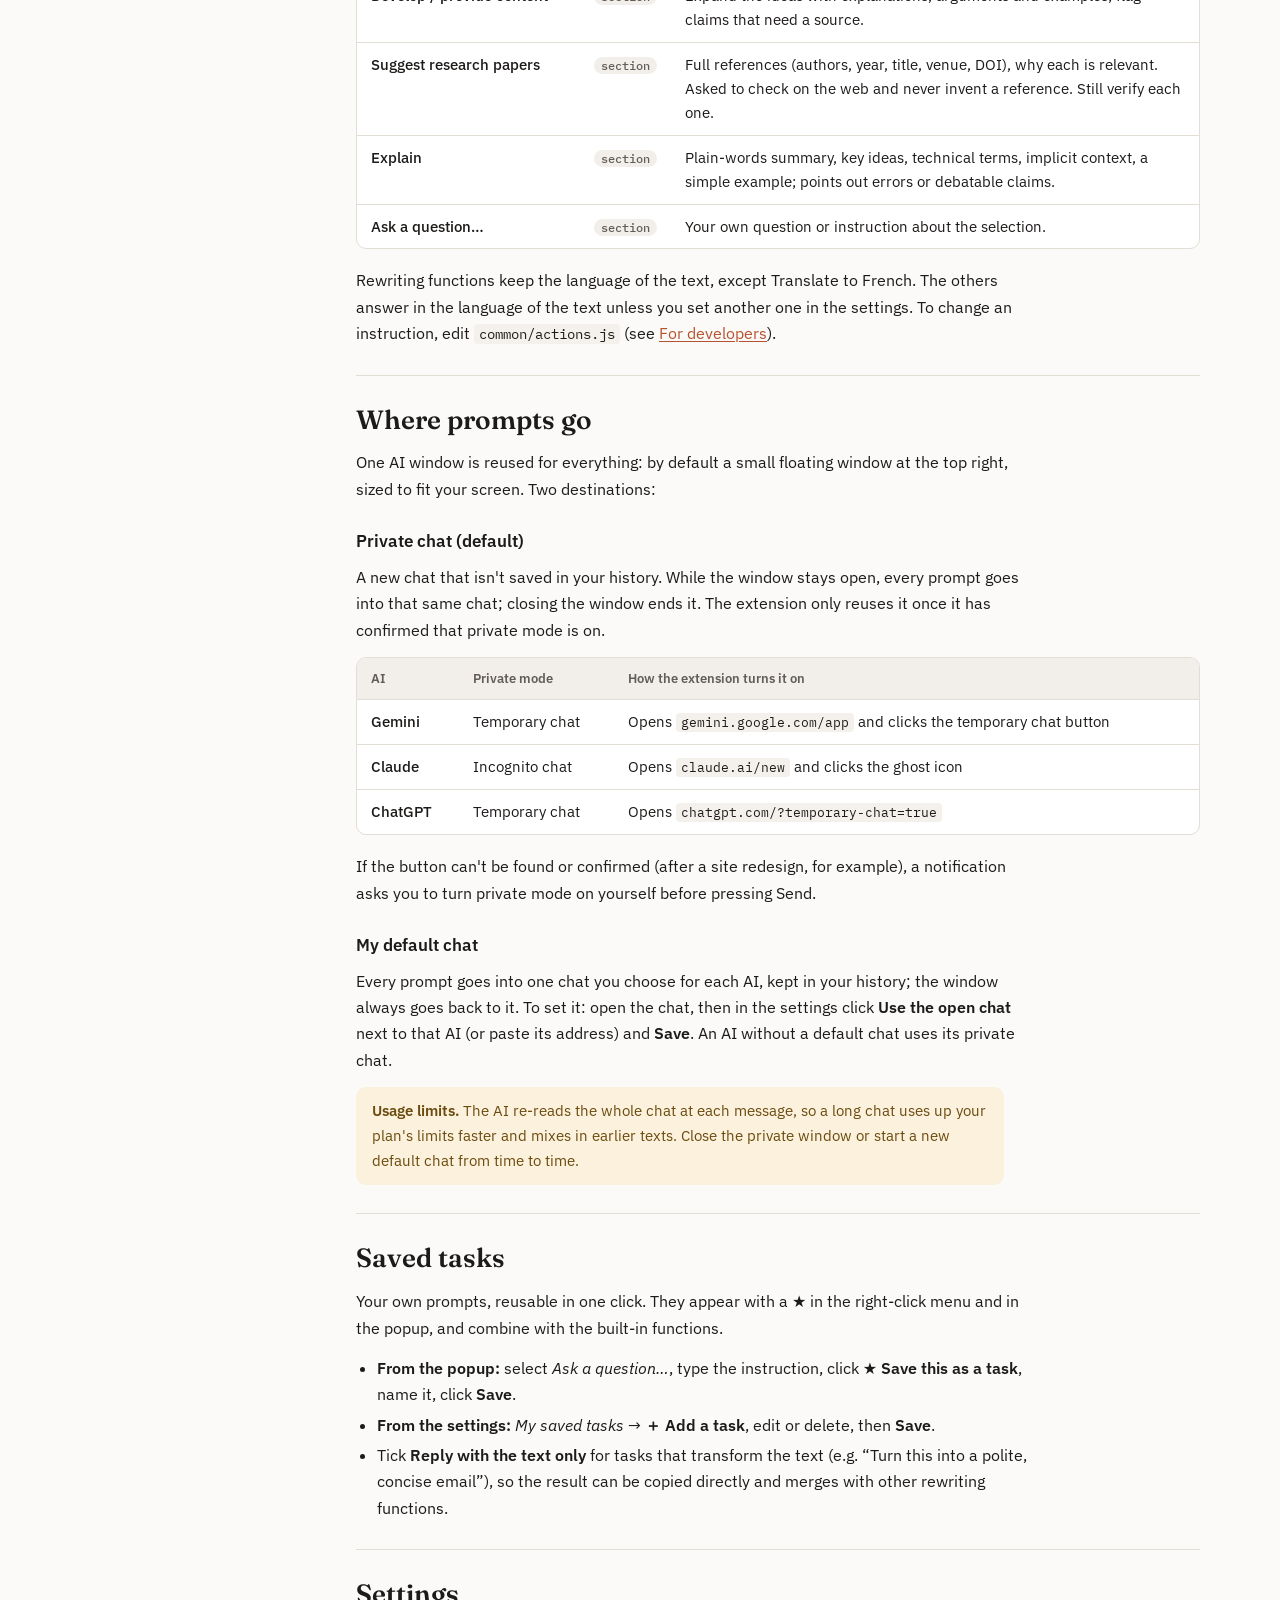
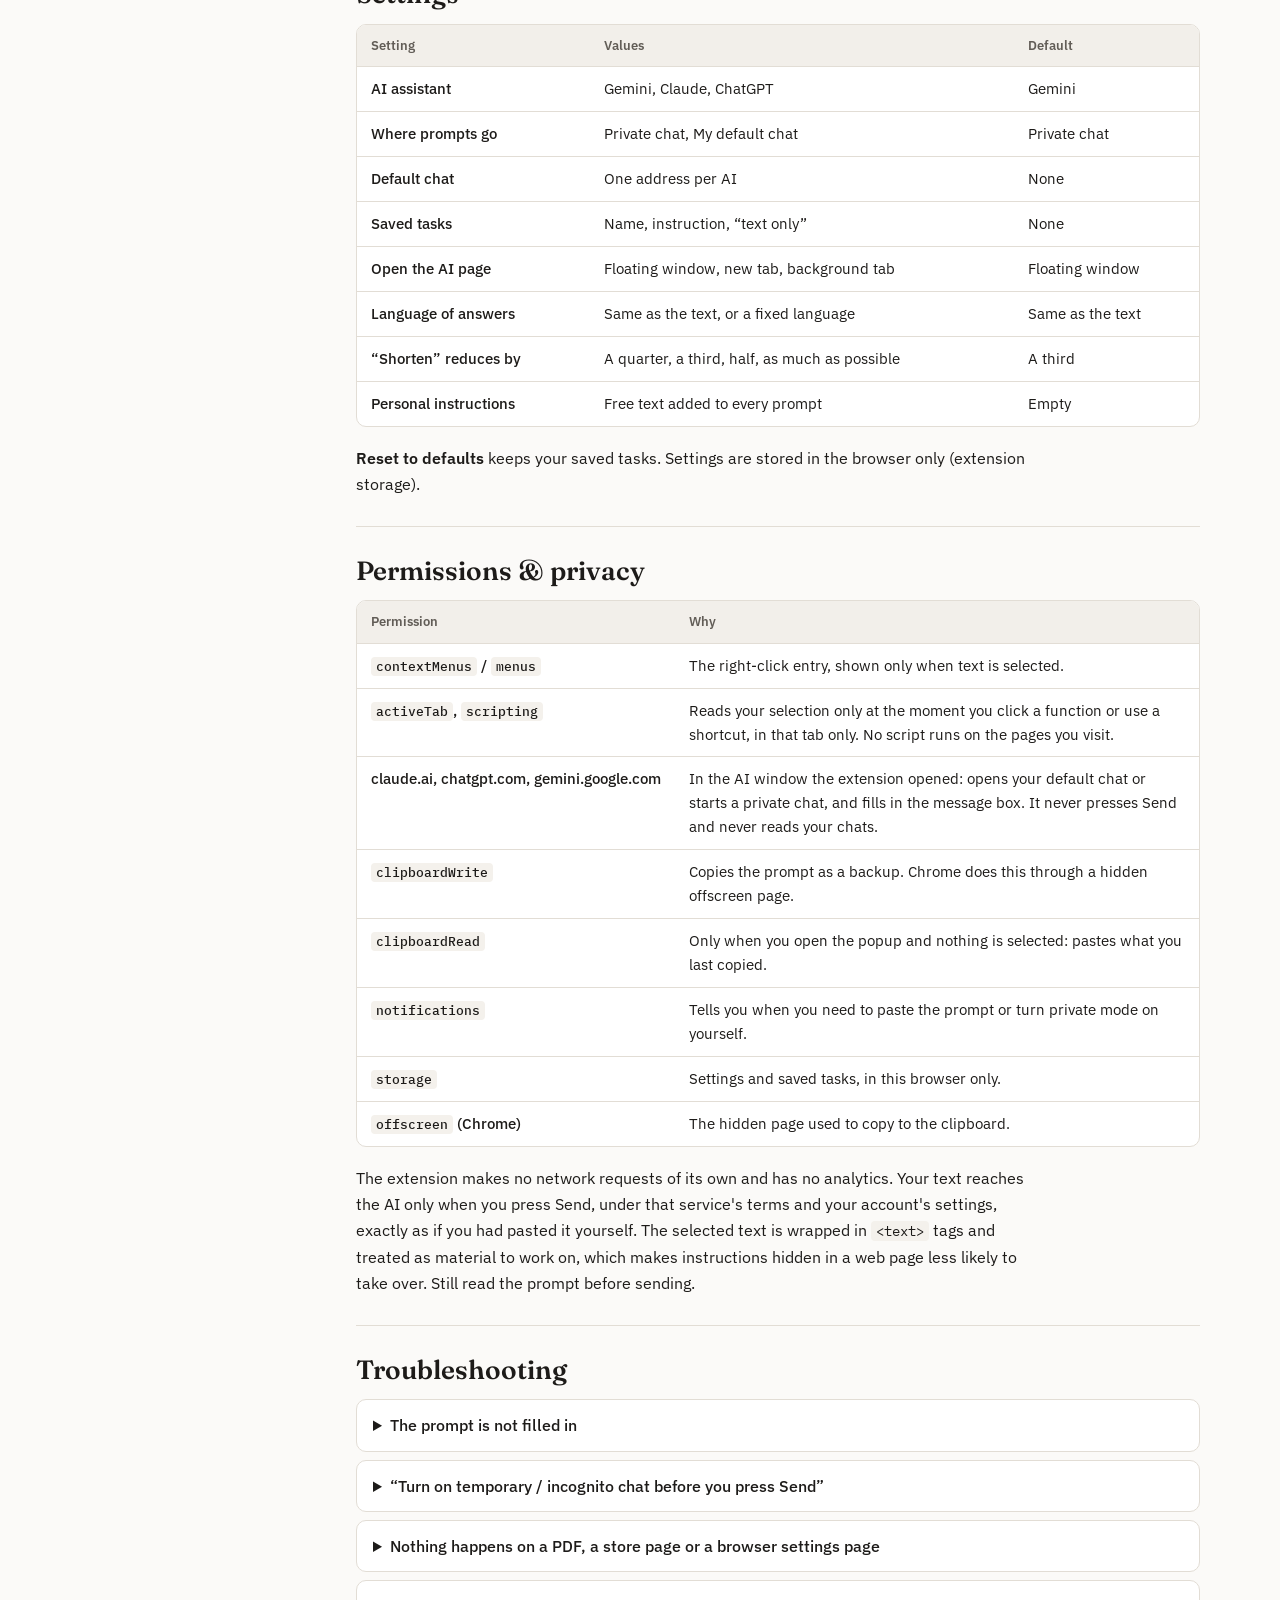
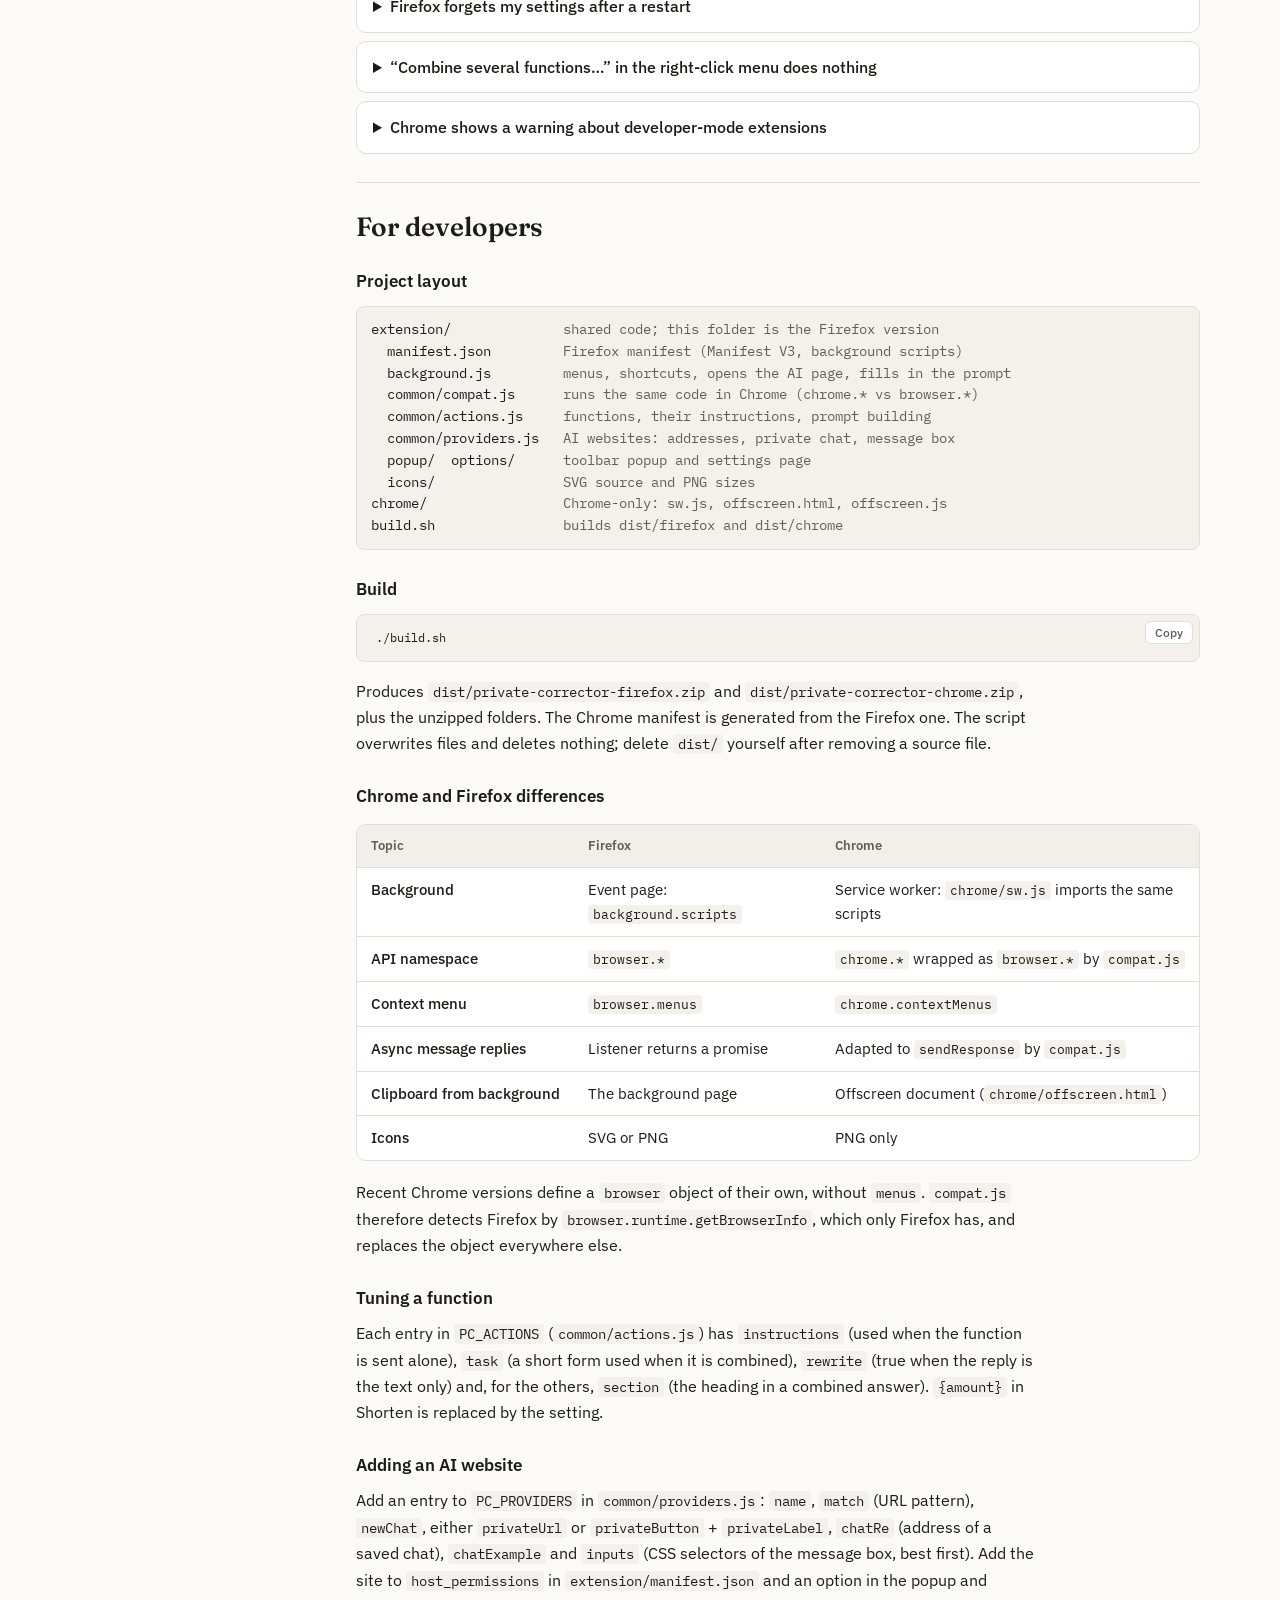
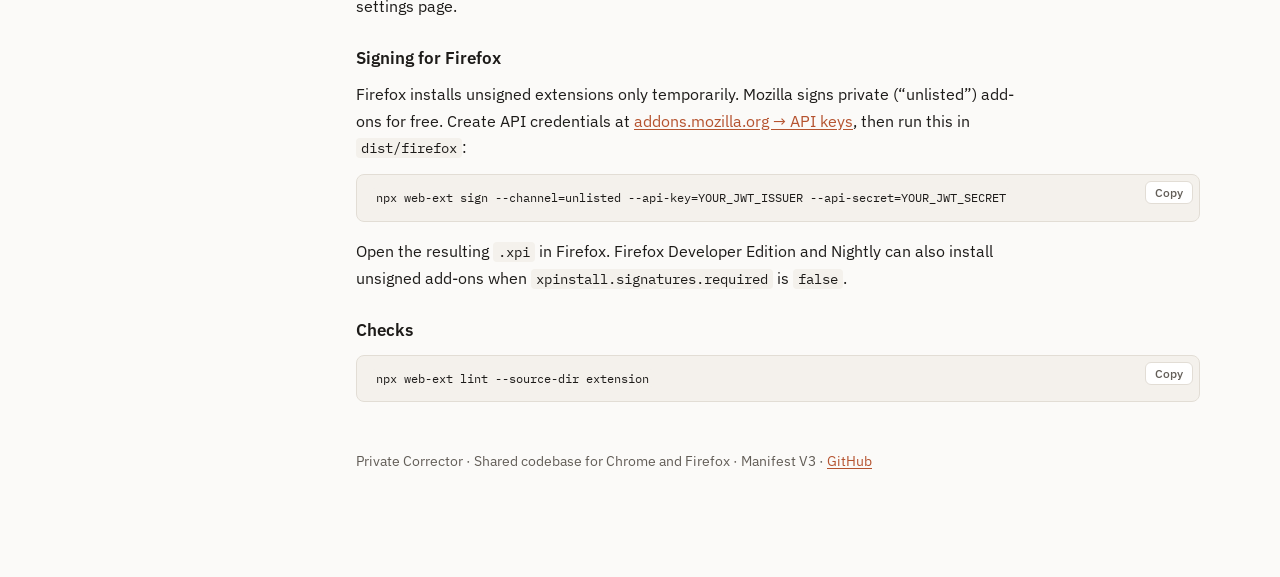
==== commit 7b5938eb: "Add a Translate to French function Rewriting function (reply with the text only), combinable with th" ====
--- a/docs/index.html
+++ b/docs/index.html
@@ -202,7 +202,7 @@
     <header class="hero" id="overview">
       <p class="eyebrow">Technical guide</p>
       <h1>Private Corrector</h1>
-      <p class="lede">A browser extension for Chrome and Firefox that sends the text you select to Gemini, Claude or ChatGPT with ready-made instructions: correct with minimal changes, reformulate, shorten, make academic, convert to British or American English, explain, develop, find research papers, or run your own prompts. It uses your normal account on the AI website: no API key, no extra cost.</p>
+      <p class="lede">A browser extension for Chrome and Firefox that sends the text you select to Gemini, Claude or ChatGPT with ready-made instructions: correct with minimal changes, reformulate, shorten, make academic, convert to British or American English, translate to French, explain, develop, find research papers, or run your own prompts. It uses your normal account on the AI website: no API key, no extra cost.</p>
 
       <div class="downloads" id="download">
         <a class="dl" href="https://github.com/0hran/Private-corrector/releases/latest/download/private-corrector-chrome.zip">
@@ -277,7 +277,7 @@
       </ul>
 
       <h3>Combining functions</h3>
-      <p>Selected functions go to the AI in a single prompt. Rewriting functions (marked <span class="pill rw">rewrite</span> below) are applied together and give one rewritten text, for example <em>Correct + British English</em> or <em>Shorten + Academic</em>. The others each get their own section in the answer, after the rewritten text. British and American English can't be combined.</p>
+      <p>Selected functions go to the AI in a single prompt. Rewriting functions (marked <span class="pill rw">rewrite</span> below) are applied together and give one rewritten text, for example <em>Correct + British English</em> or <em>Shorten + Academic</em>. The others each get their own section in the answer, after the rewritten text. British English, American English and Translate to French can't be combined with each other.</p>
 
       <h3>Keyboard shortcuts</h3>
       <div class="table"><table>
@@ -301,13 +301,14 @@
           <tr><td>Shorten</td><td><span class="pill rw">rewrite</span></td><td>Cut by about a third (adjustable) while keeping key ideas, facts, figures and conclusions.</td></tr>
           <tr><td>Convert to British English</td><td><span class="pill rw">rewrite</span></td><td>colour, organise, centre, flat, ‘single quotes’. Nothing else changed; non-English text is translated.</td></tr>
           <tr><td>Convert to American English</td><td><span class="pill rw">rewrite</span></td><td>color, organize, center, apartment, “double quotes”, periods inside quotes.</td></tr>
+          <tr><td>Translate to French</td><td><span class="pill rw">rewrite</span></td><td>Natural, idiomatic French with French typography (« », a space before : ; ? !). Names, code and quotations stay as they are; text already in French is only corrected.</td></tr>
           <tr><td>Develop / provide content</td><td><span class="pill sec">section</span></td><td>Expand the ideas with explanations, arguments and examples; flag claims that need a source.</td></tr>
           <tr><td>Suggest research papers</td><td><span class="pill sec">section</span></td><td>Full references (authors, year, title, venue, DOI), why each is relevant. Asked to check on the web and never invent a reference. Still verify each one.</td></tr>
           <tr><td>Explain</td><td><span class="pill sec">section</span></td><td>Plain-words summary, key ideas, technical terms, implicit context, a simple example; points out errors or debatable claims.</td></tr>
           <tr><td>Ask a question…</td><td><span class="pill sec">section</span></td><td>Your own question or instruction about the selection.</td></tr>
         </tbody>
       </table></div>
-      <p>Rewriting functions keep the language of the text. The others answer in the language of the text unless you set another one in the settings. To change an instruction, edit <code>common/actions.js</code> (see <a href="#developers">For developers</a>).</p>
+      <p>Rewriting functions keep the language of the text, except Translate to French. The others answer in the language of the text unless you set another one in the settings. To change an instruction, edit <code>common/actions.js</code> (see <a href="#developers">For developers</a>).</p>
     </section>
 
     <section id="destinations">
